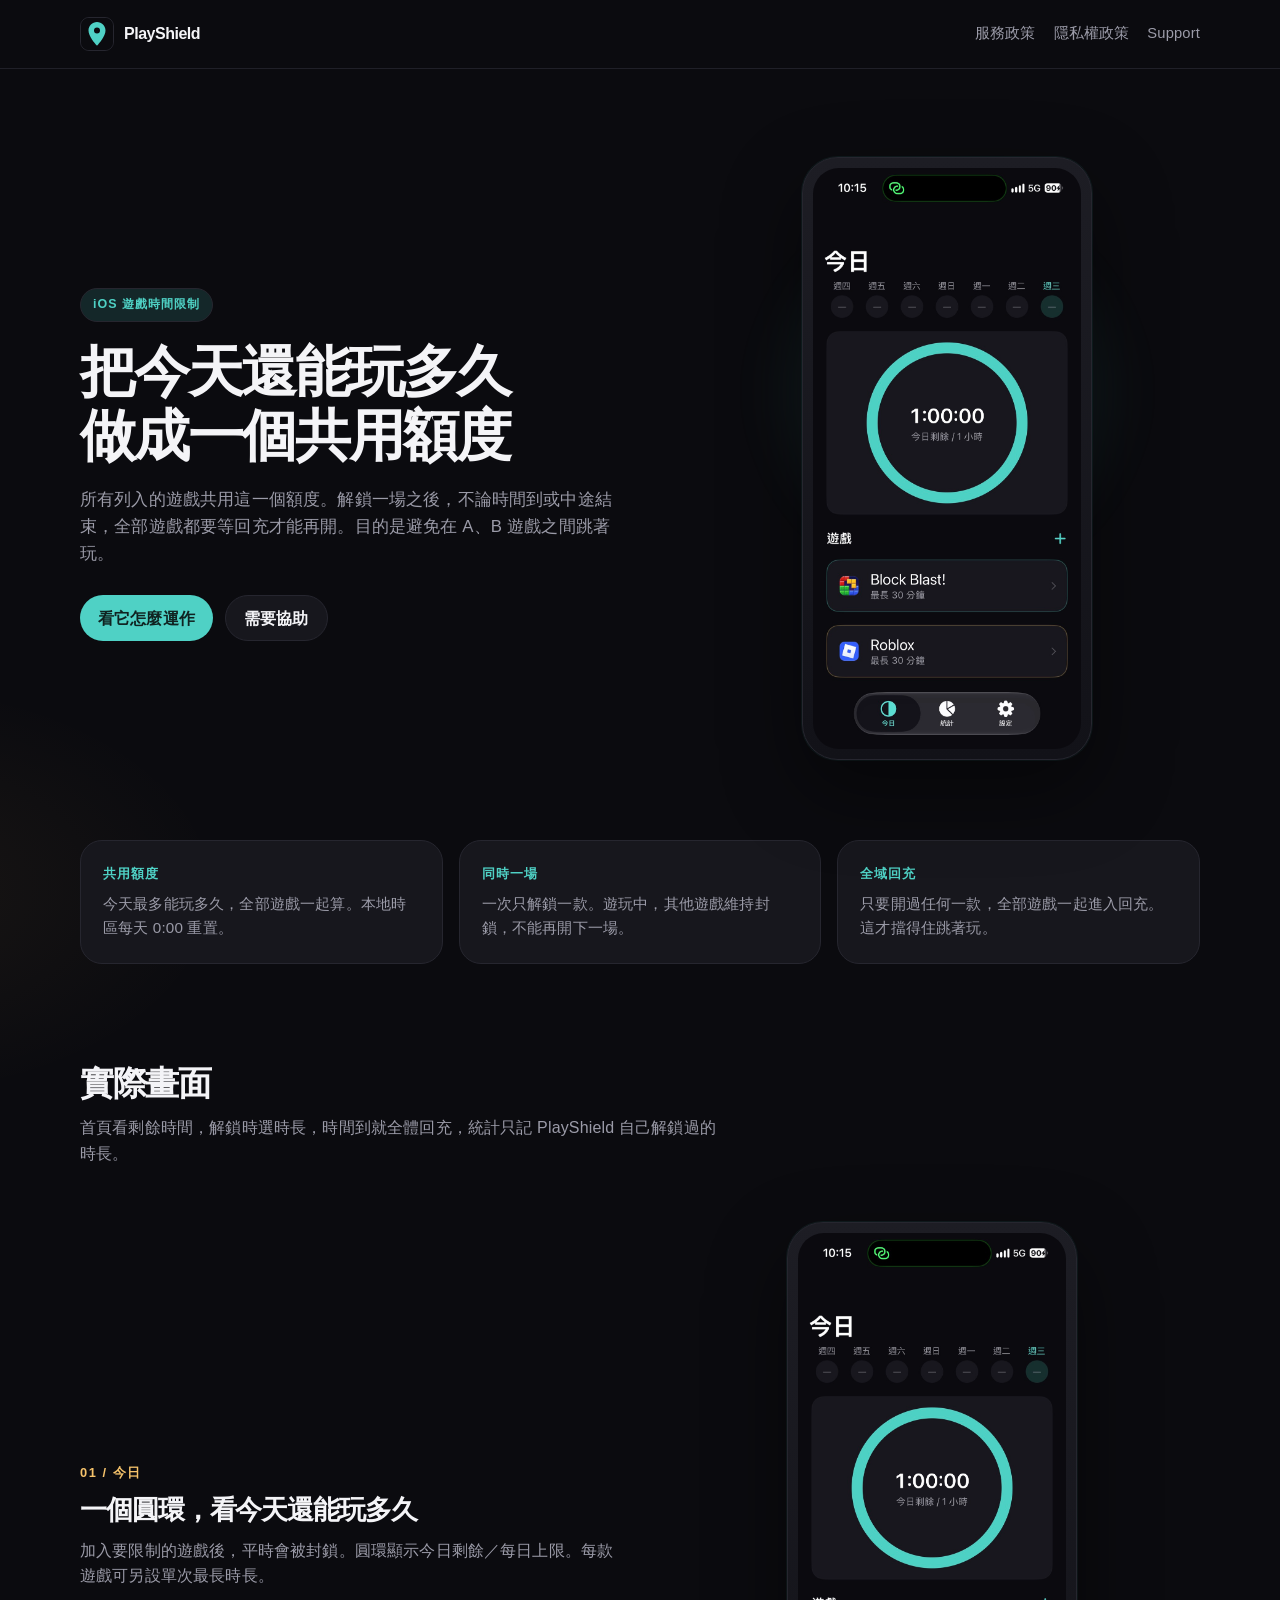
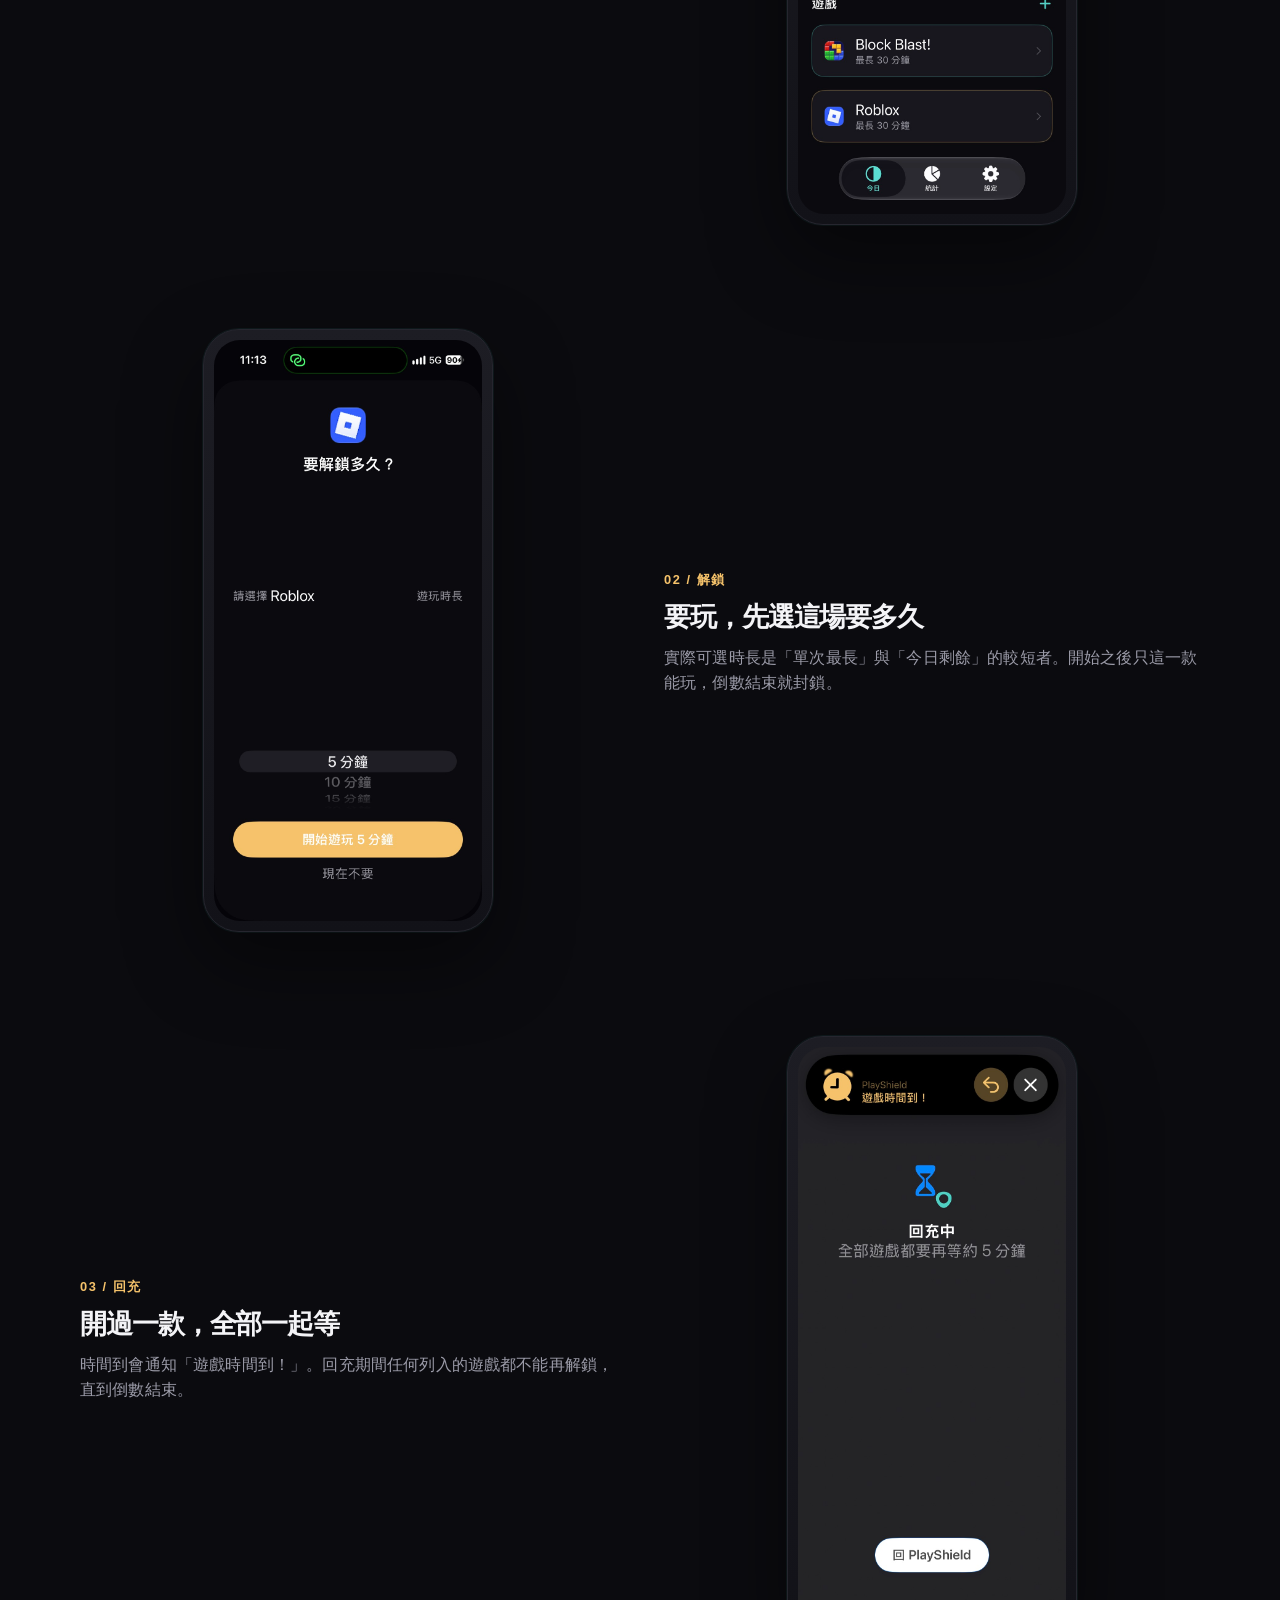
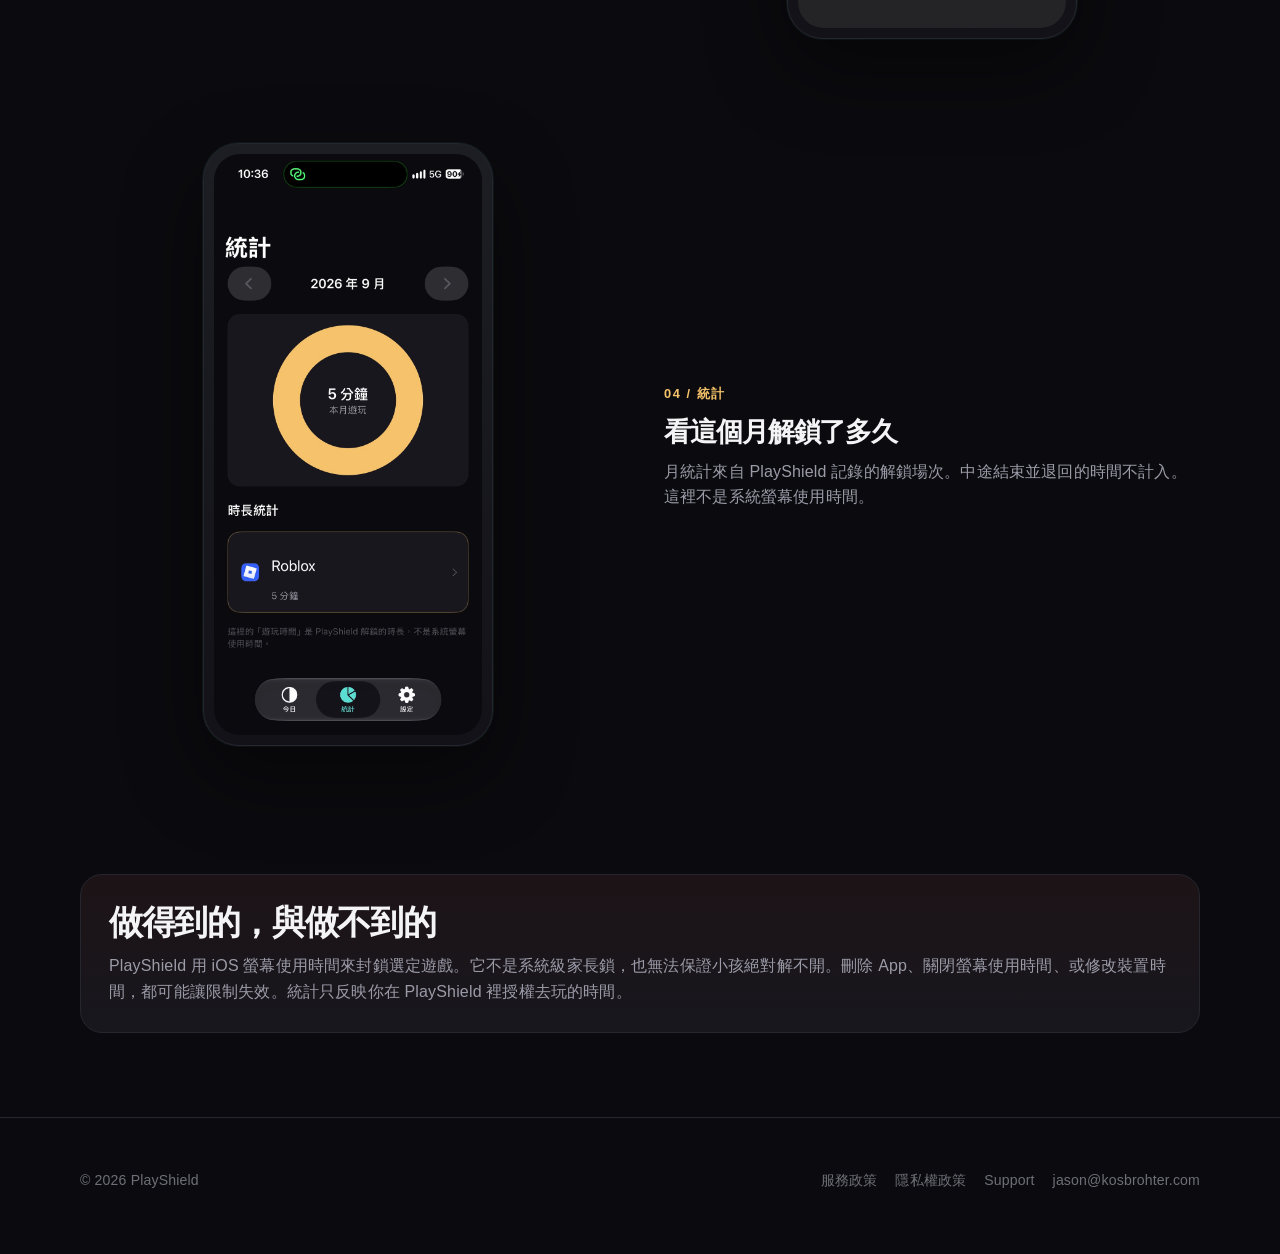
==== index.html @ ddca8377 "first commit" ====
<!DOCTYPE html>
<html lang="zh-Hant">
<head>
  <meta charset="utf-8">
  <meta name="viewport" content="width=device-width, initial-scale=1">
  <title>PlayShield — 把今天還能玩多久做成一個共用額度</title>
  <meta name="description" content="PlayShield 是 iOS 遊戲時間限制 App。所有遊戲共用今日額度，開過一款全部一起等回充，避免跳著玩。">
  <link rel="icon" href="favicon.svg" type="image/svg+xml">
  <link rel="apple-touch-icon" href="favicon.svg">
  <link rel="stylesheet" href="css/site.css">
</head>
<body>
  <header class="site-header">
    <div class="wrap">
      <a class="brand" href="index.html">
        <img src="favicon.svg" alt="">
        PlayShield
      </a>
      <nav class="nav" aria-label="主要">
        <a href="terms.html">服務政策</a>
        <a href="privacy.html">隱私權政策</a>
        <a href="support.html">Support</a>
      </nav>
    </div>
  </header>

  <main>
    <section class="wrap hero">
      <div>
        <p class="kicker">iOS 遊戲時間限制</p>
        <h1>把今天還能玩多久<br>做成一個共用額度</h1>
        <p class="lede">所有列入的遊戲共用這一個額度。解鎖一場之後，不論時間到或中途結束，全部遊戲都要等回充才能再開。目的是避免在 A、B 遊戲之間跳著玩。</p>
        <div class="cta-row">
          <a class="btn btn-primary" href="#how">看它怎麼運作</a>
          <a class="btn btn-ghost" href="support.html">需要協助</a>
        </div>
      </div>
      <div class="hero-phone">
        <figure class="phone">
          <img src="images/img_1.jpg" alt="PlayShield 今日頁：剩餘一小時額度，以及 Block Blast、Roblox 兩款已列入的遊戲">
        </figure>
      </div>
    </section>

    <section class="wrap rules" id="how">
      <article class="rule">
        <strong>共用額度</strong>
        <p>今天最多能玩多久，全部遊戲一起算。本地時區每天 0:00 重置。</p>
      </article>
      <article class="rule">
        <strong>同時一場</strong>
        <p>一次只解鎖一款。遊玩中，其他遊戲維持封鎖，不能再開下一場。</p>
      </article>
      <article class="rule">
        <strong>全域回充</strong>
        <p>只要開過任何一款，全部遊戲一起進入回充。這才擋得住跳著玩。</p>
      </article>
    </section>

    <section class="wrap section">
      <div class="section-head">
        <h2>實際畫面</h2>
        <p>首頁看剩餘時間，解鎖時選時長，時間到就全體回充，統計只記 PlayShield 自己解鎖過的時長。</p>
      </div>

      <article class="feature">
        <div class="feature-copy">
          <span class="step">01 / 今日</span>
          <h3>一個圓環，看今天還能玩多久</h3>
          <p>加入要限制的遊戲後，平時會被封鎖。圓環顯示今日剩餘／每日上限。每款遊戲可另設單次最長時長。</p>
        </div>
        <figure class="phone">
          <img src="images/img_1.jpg" alt="今日頁圓環與遊戲列表">
        </figure>
      </article>

      <article class="feature reverse">
        <div class="feature-copy">
          <span class="step">02 / 解鎖</span>
          <h3>要玩，先選這場要多久</h3>
          <p>實際可選時長是「單次最長」與「今日剩餘」的較短者。開始之後只這一款能玩，倒數結束就封鎖。</p>
        </div>
        <figure class="phone">
          <img src="images/img_3.jpg" alt="解鎖 Roblox 時選擇遊玩時長">
        </figure>
      </article>

      <article class="feature">
        <div class="feature-copy">
          <span class="step">03 / 回充</span>
          <h3>開過一款，全部一起等</h3>
          <p>時間到會通知「遊戲時間到！」。回充期間任何列入的遊戲都不能再解鎖，直到倒數結束。</p>
        </div>
        <figure class="phone">
          <img src="images/img_4.jpg" alt="遊戲被擋下時顯示回充中，全部遊戲都要再等">
        </figure>
      </article>

      <article class="feature reverse">
        <div class="feature-copy">
          <span class="step">04 / 統計</span>
          <h3>看這個月解鎖了多久</h3>
          <p>月統計來自 PlayShield 記錄的解鎖場次。中途結束並退回的時間不計入。這裡不是系統螢幕使用時間。</p>
        </div>
        <figure class="phone">
          <img src="images/img_2.jpg" alt="統計頁顯示本月遊玩五分鐘，Roblox 佔全部時長">
        </figure>
      </article>
    </section>

    <section class="wrap section">
      <div class="note">
        <h2>做得到的，與做不到的</h2>
        <p>PlayShield 用 iOS 螢幕使用時間來封鎖選定遊戲。它不是系統級家長鎖，也無法保證小孩絕對解不開。刪除 App、關閉螢幕使用時間、或修改裝置時間，都可能讓限制失效。統計只反映你在 PlayShield 裡授權去玩的時間。</p>
      </div>
    </section>
  </main>

  <footer class="site-footer">
    <div class="wrap">
      <span>© 2026 PlayShield</span>
      <nav aria-label="頁尾">
        <a href="terms.html">服務政策</a>
        <a href="privacy.html">隱私權政策</a>
        <a href="support.html">Support</a>
        <a href="mailto:jason@kosbrohter.com">jason@kosbrohter.com</a>
      </nav>
    </div>
  </footer>
</body>
</html>
---- css/site.css ----
:root {
  --bg: #0b0b0f;
  --bg-elevated: #111118;
  --card: #17171d;
  --border: #26262f;
  --teal: #4fd1c5;
  --teal-dim: rgba(79, 209, 197, 0.14);
  --amber: #f6c36b;
  --coral: #f2726f;
  --text: #f4f4f7;
  --muted: #9b9ba8;
  --faint: #6e6e78;
  --shadow: 0 30px 80px rgba(0, 0, 0, 0.45);
  --radius: 22px;
  --max: 1120px;
}

*,
*::before,
*::after {
  box-sizing: border-box;
}

html {
  scroll-behavior: smooth;
  scroll-padding-top: 80px;
}

body {
  margin: 0;
  overflow-x: hidden;
  color: var(--text);
  background:
    radial-gradient(900px 480px at 80% -10%, rgba(79, 209, 197, 0.12), transparent 55%),
    radial-gradient(700px 420px at -10% 20%, rgba(246, 195, 107, 0.06), transparent 50%),
    var(--bg);
  font-family: "SF Pro Display", "SF Pro Text", "PingFang TC", "Noto Sans TC", "Hiragino Kaku Gothic ProN", sans-serif;
  line-height: 1.6;
  letter-spacing: 0.01em;
  overflow-wrap: break-word;
}

img {
  max-width: 100%;
  display: block;
}

a {
  color: inherit;
  text-decoration: none;
}

.wrap {
  width: min(var(--max), calc(100% - 32px));
  margin-inline: auto;
}

.site-header {
  position: sticky;
  top: 0;
  z-index: 20;
  background: #0b0b0f;
  border-bottom: 1px solid rgba(38, 38, 47, 0.8);
}

.site-header .wrap,
.site-footer .wrap {
  display: flex;
  align-items: center;
  justify-content: space-between;
  gap: 24px;
  min-height: 68px;
}

.brand {
  display: flex;
  align-items: center;
  gap: 10px;
  font-weight: 700;
  letter-spacing: -0.03em;
}

.brand img {
  width: 34px;
  height: 34px;
  border-radius: 9px;
  border: 1px solid var(--border);
}

.nav {
  display: flex;
  flex-wrap: wrap;
  gap: 8px 18px;
  color: var(--muted);
  font-size: 0.92rem;
}

.nav a:hover,
.nav a[aria-current="page"] {
  color: var(--text);
}

.hero {
  display: grid;
  grid-template-columns: minmax(0, 1.05fr) minmax(0, 0.95fr);
  gap: 56px;
  align-items: center;
  padding: 72px 0 40px;
}

.kicker {
  display: inline-flex;
  align-items: center;
  gap: 8px;
  margin-bottom: 18px;
  padding: 6px 12px;
  border: 1px solid var(--border);
  border-radius: 999px;
  background: var(--teal-dim);
  color: var(--teal);
  font-size: 0.78rem;
  font-weight: 600;
  letter-spacing: 0.08em;
}

h1,
h2,
h3 {
  margin: 0;
  letter-spacing: -0.04em;
  line-height: 1.15;
}

h1 {
  font-size: clamp(2.2rem, 5vw, 3.5rem);
  font-weight: 700;
}

h2 {
  font-size: clamp(1.6rem, 3vw, 2.15rem);
}

.lede {
  max-width: 38rem;
  margin: 18px 0 28px;
  color: var(--muted);
  font-size: 1.05rem;
}

.cta-row {
  display: flex;
  flex-wrap: wrap;
  gap: 12px;
}

.btn {
  display: inline-flex;
  align-items: center;
  justify-content: center;
  min-height: 46px;
  padding: 0 18px;
  border-radius: 999px;
  font-weight: 650;
}

.btn-primary {
  background: var(--teal);
  color: #102321;
}

.btn-ghost {
  border: 1px solid var(--border);
  background: var(--card);
  color: var(--text);
}

.btn:hover {
  transform: translateY(-1px);
}

.phone {
  width: min(100%, 290px);
  margin-inline: auto;
  padding: 10px;
  border-radius: 36px;
  background: linear-gradient(180deg, #1d1d24, #121218);
  border: 1px solid var(--border);
  box-shadow: var(--shadow), 0 0 0 1px rgba(79, 209, 197, 0.08);
}

.phone img {
  width: 100%;
  border-radius: 26px;
}

.hero-phone {
  position: relative;
}

.hero-phone::before {
  content: "";
  position: absolute;
  inset: 12% 8% auto;
  height: 55%;
  background: radial-gradient(circle, rgba(79, 209, 197, 0.22), transparent 70%);
  filter: blur(18px);
  z-index: -1;
}

.rules {
  display: grid;
  grid-template-columns: repeat(3, minmax(0, 1fr));
  gap: 16px;
  padding: 24px 0 72px;
}

.rule {
  padding: 22px;
  border: 1px solid var(--border);
  border-radius: var(--radius);
  background: var(--card);
}

.rule strong {
  display: block;
  margin-bottom: 8px;
  color: var(--teal);
  font-size: 0.82rem;
  letter-spacing: 0.08em;
}

.rule p {
  margin: 0;
  color: var(--muted);
  font-size: 0.95rem;
}

.section {
  padding: 28px 0 84px;
}

.section-head {
  max-width: 40rem;
  margin-bottom: 40px;
}

.section-head p {
  margin: 12px 0 0;
  color: var(--muted);
}

.feature {
  display: grid;
  grid-template-columns: minmax(0, 1fr) minmax(0, 1fr);
  gap: 48px;
  align-items: center;
  margin-bottom: 72px;
}

.feature:last-child {
  margin-bottom: 0;
}

.feature.reverse .feature-copy {
  order: 2;
}

.feature.reverse .phone {
  order: 1;
}

.feature h3 {
  margin: 10px 0 12px;
  font-size: 1.7rem;
}

.feature p {
  margin: 0;
  color: var(--muted);
}

.step {
  display: inline-block;
  color: var(--amber);
  font-size: 0.8rem;
  font-weight: 700;
  letter-spacing: 0.12em;
}

.note {
  padding: 28px;
  border: 1px solid var(--border);
  border-radius: var(--radius);
  background: linear-gradient(180deg, rgba(242, 114, 111, 0.08), var(--card));
}

.note h2 {
  margin-bottom: 10px;
}

.note p {
  margin: 0;
  color: var(--muted);
}

.site-footer {
  border-top: 1px solid var(--border);
  padding: 28px 0 40px;
  color: var(--faint);
  font-size: 0.88rem;
}

.site-footer nav {
  display: flex;
  flex-wrap: wrap;
  gap: 14px 18px;
}

.legal {
  padding: 56px 0 88px;
}

.legal-card {
  max-width: 760px;
  margin: 0 auto;
  padding: 36px 8px;
}

.legal-card header {
  margin-bottom: 36px;
}

.legal-card .meta {
  margin-top: 10px;
  color: var(--faint);
  font-size: 0.9rem;
}

.legal-card h2 {
  margin: 32px 0 10px;
  font-size: 1.15rem;
}

.legal-card p,
.legal-card li {
  color: var(--muted);
}

.legal-card ul {
  padding-left: 1.2rem;
}

.legal-card a {
  color: var(--teal);
  text-decoration: underline;
  text-underline-offset: 3px;
}

.support-panel {
  display: grid;
  gap: 18px;
  margin-top: 28px;
}

.support-card {
  padding: 24px;
  border: 1px solid var(--border);
  border-radius: var(--radius);
  background: var(--card);
}

.support-card h2 {
  margin-bottom: 8px;
  font-size: 1.2rem;
}

.support-card p {
  margin: 0 0 16px;
  color: var(--muted);
}

.mail {
  font-size: 1.15rem;
  color: var(--teal);
  font-weight: 650;
}

@media (max-width: 960px) {
  .hero,
  .feature,
  .feature.reverse,
  .rules {
    grid-template-columns: 1fr;
  }

  .feature.reverse .feature-copy,
  .feature.reverse .phone {
    order: initial;
  }

  .hero {
    padding-top: 36px;
    gap: 32px;
  }

  .feature {
    gap: 20px;
    margin-bottom: 56px;
  }

  .site-header .wrap,
  .site-footer .wrap {
    gap: 12px;
    min-height: 60px;
  }

  h1 {
    font-size: 2rem;
  }
}
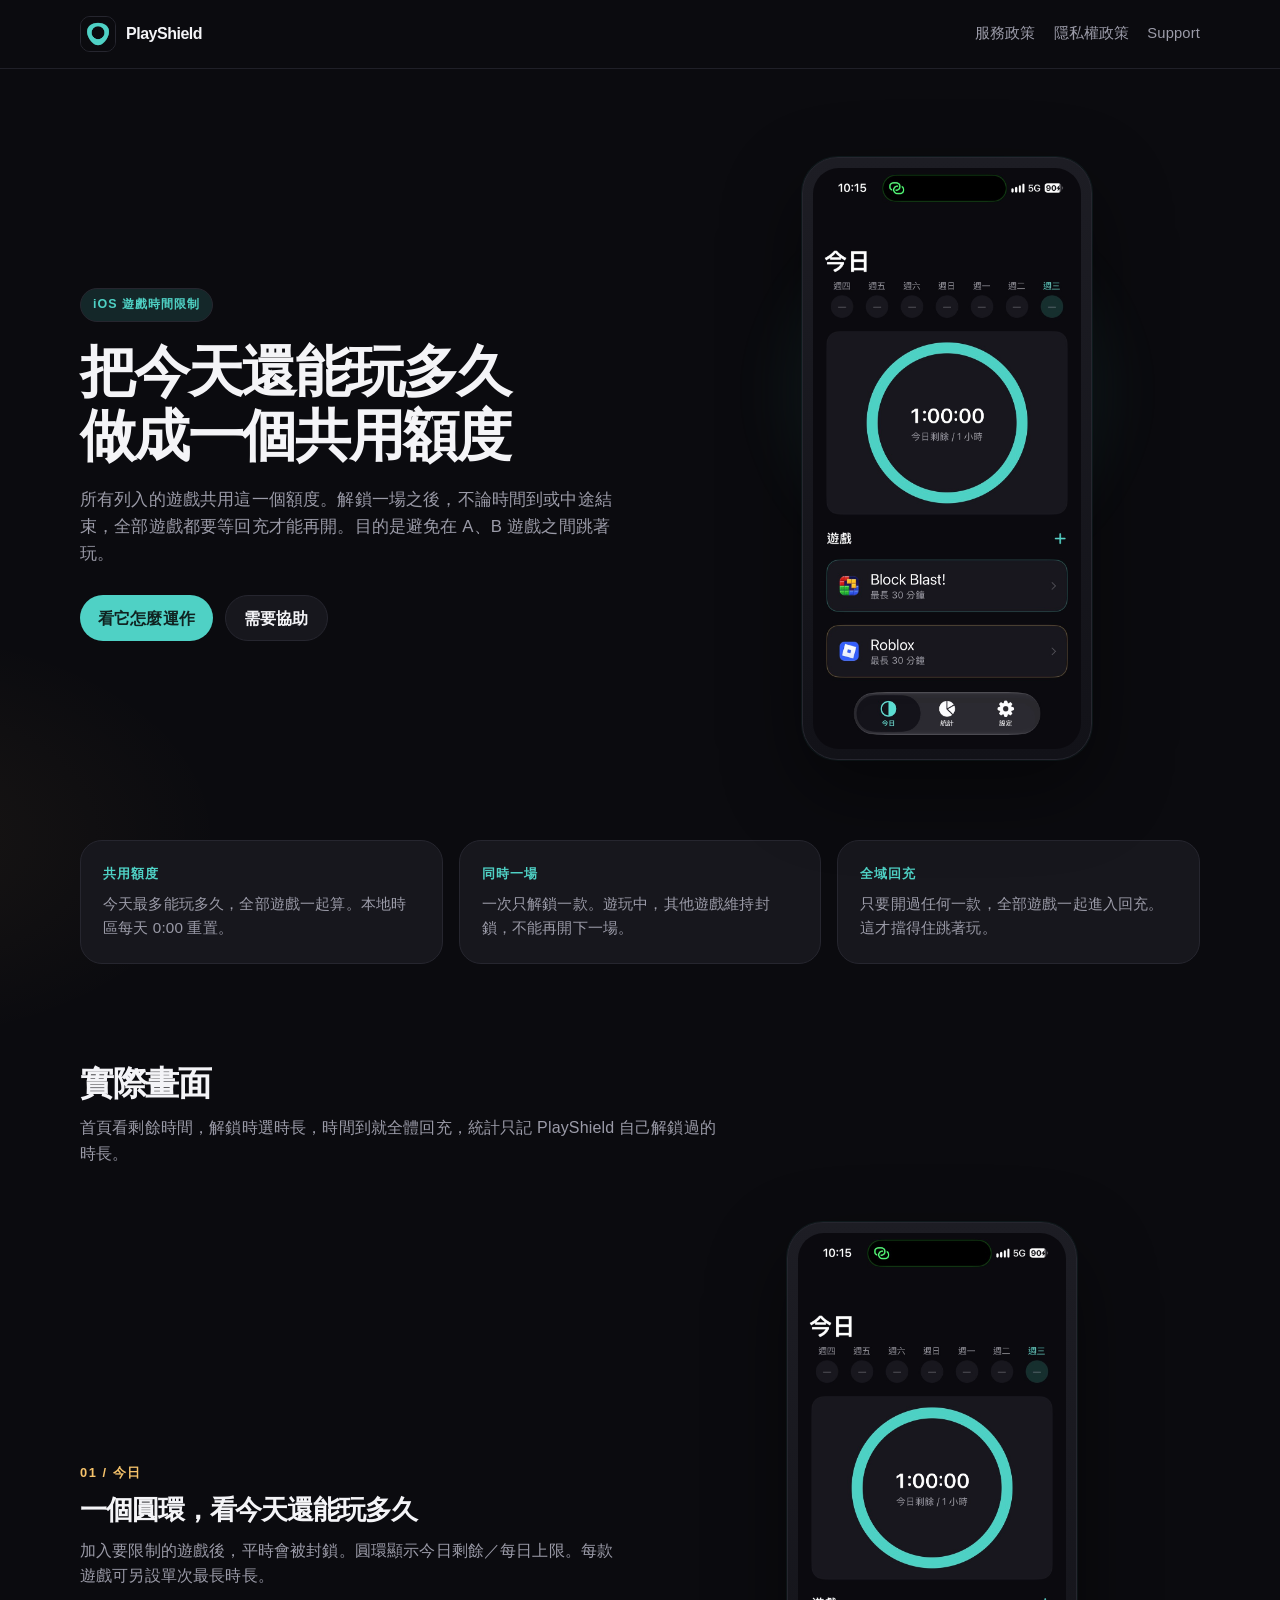
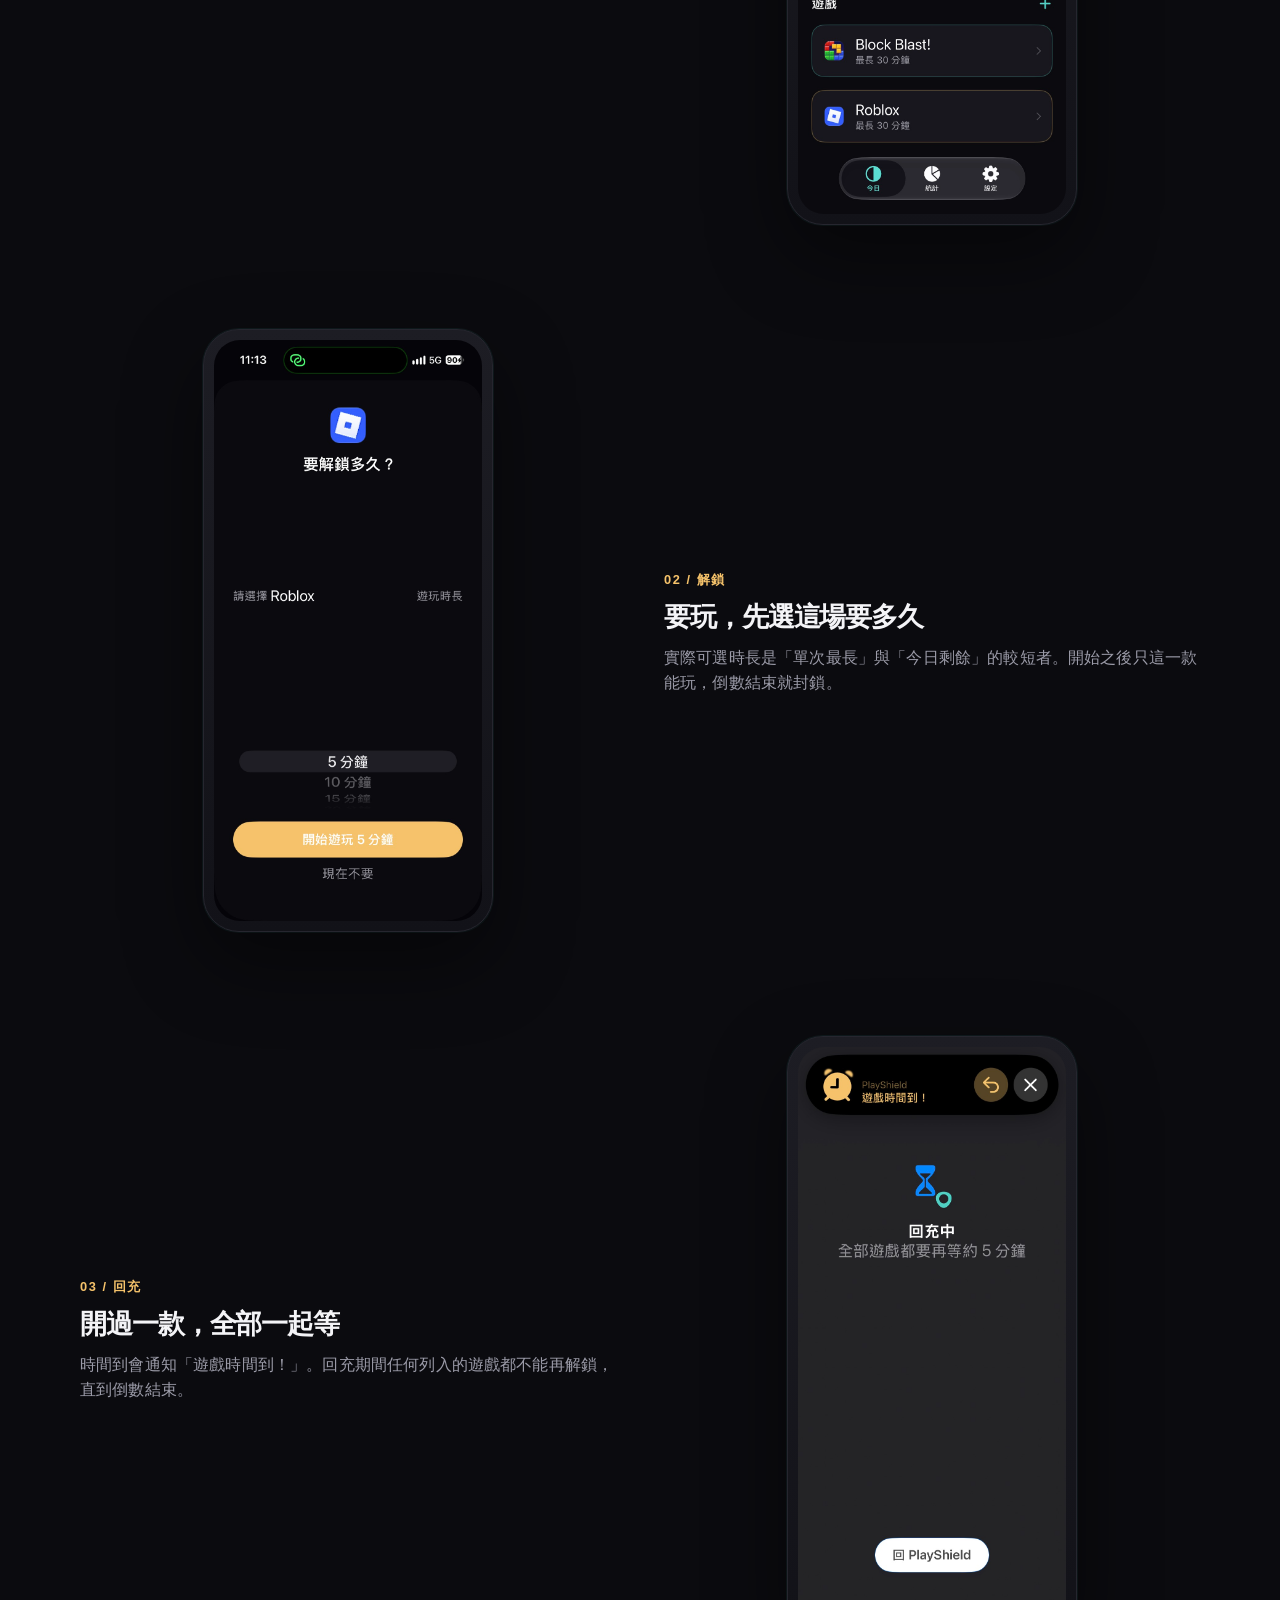
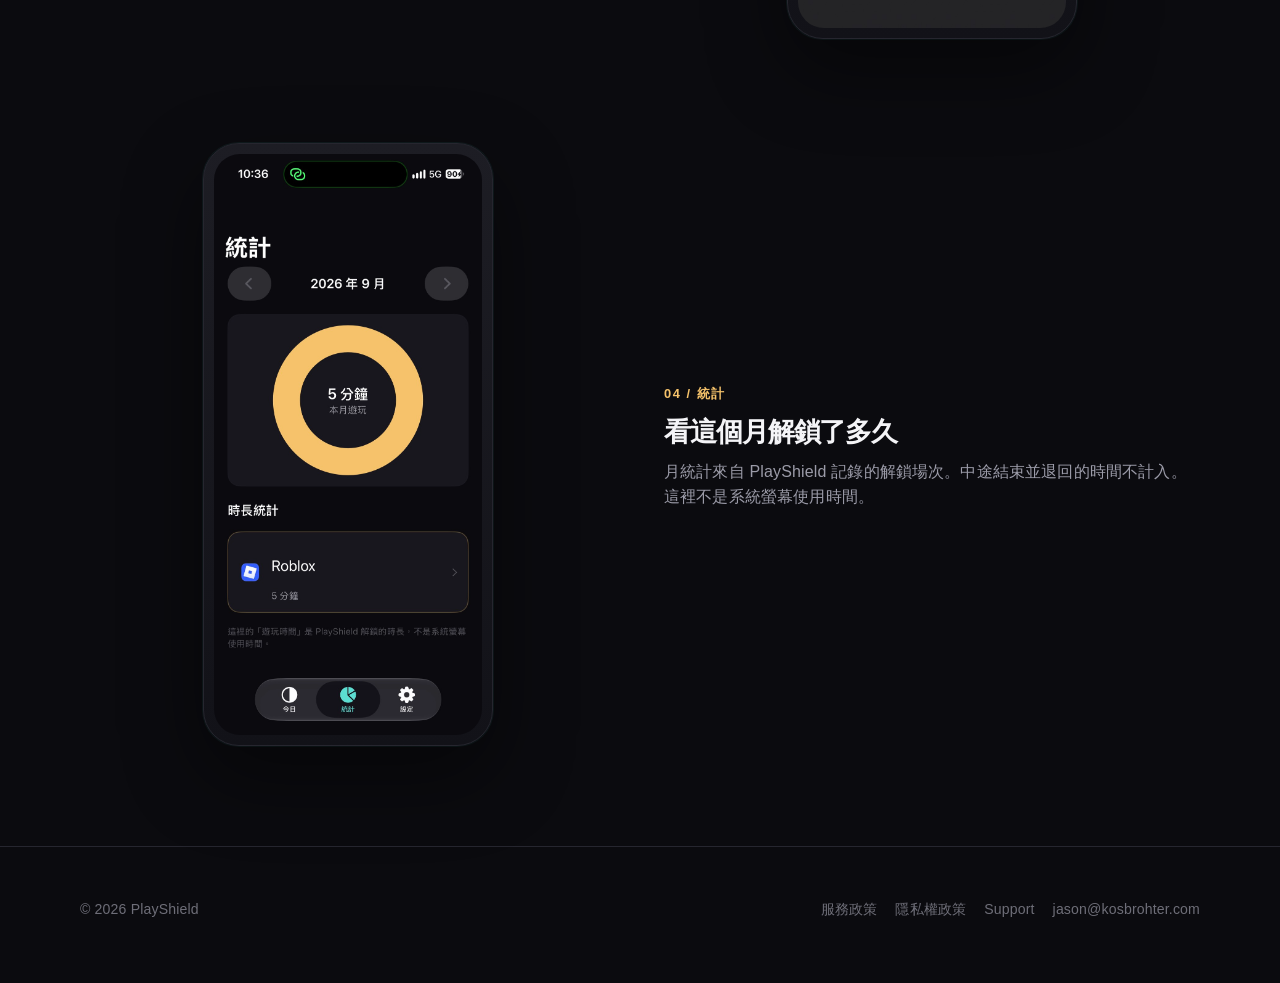
==== commit ab20735e: "Use the App Icon for branding and drop the limitations note. Co-authored-by: Cursor <cursoragent@cur" ====
--- a/index.html
+++ b/index.html
@@ -5,15 +5,15 @@
   <meta name="viewport" content="width=device-width, initial-scale=1">
   <title>PlayShield — 把今天還能玩多久做成一個共用額度</title>
   <meta name="description" content="PlayShield 是 iOS 遊戲時間限制 App。所有遊戲共用今日額度，開過一款全部一起等回充，避免跳著玩。">
-  <link rel="icon" href="favicon.svg" type="image/svg+xml">
-  <link rel="apple-touch-icon" href="favicon.svg">
+  <link rel="icon" href="favicon.png" type="image/png" sizes="64x64">
+  <link rel="apple-touch-icon" href="apple-touch-icon.png">
   <link rel="stylesheet" href="css/site.css">
 </head>
 <body>
   <header class="site-header">
     <div class="wrap">
       <a class="brand" href="index.html">
-        <img src="favicon.svg" alt="">
+        <img src="AppIcon.png" alt="">
         PlayShield
       </a>
       <nav class="nav" aria-label="主要">
@@ -107,13 +107,6 @@
         </figure>
       </article>
     </section>
-
-    <section class="wrap section">
-      <div class="note">
-        <h2>做得到的，與做不到的</h2>
-        <p>PlayShield 用 iOS 螢幕使用時間來封鎖選定遊戲。它不是系統級家長鎖，也無法保證小孩絕對解不開。刪除 App、關閉螢幕使用時間、或修改裝置時間，都可能讓限制失效。統計只反映你在 PlayShield 裡授權去玩的時間。</p>
-      </div>
-    </section>
   </main>
 
   <footer class="site-footer">
--- a/css/site.css
+++ b/css/site.css
@@ -81,9 +81,10 @@
 }
 
 .brand img {
-  width: 34px;
-  height: 34px;
-  border-radius: 9px;
+  width: 36px;
+  height: 36px;
+  object-fit: cover;
+  border-radius: 10px;
   border: 1px solid var(--border);
 }
 
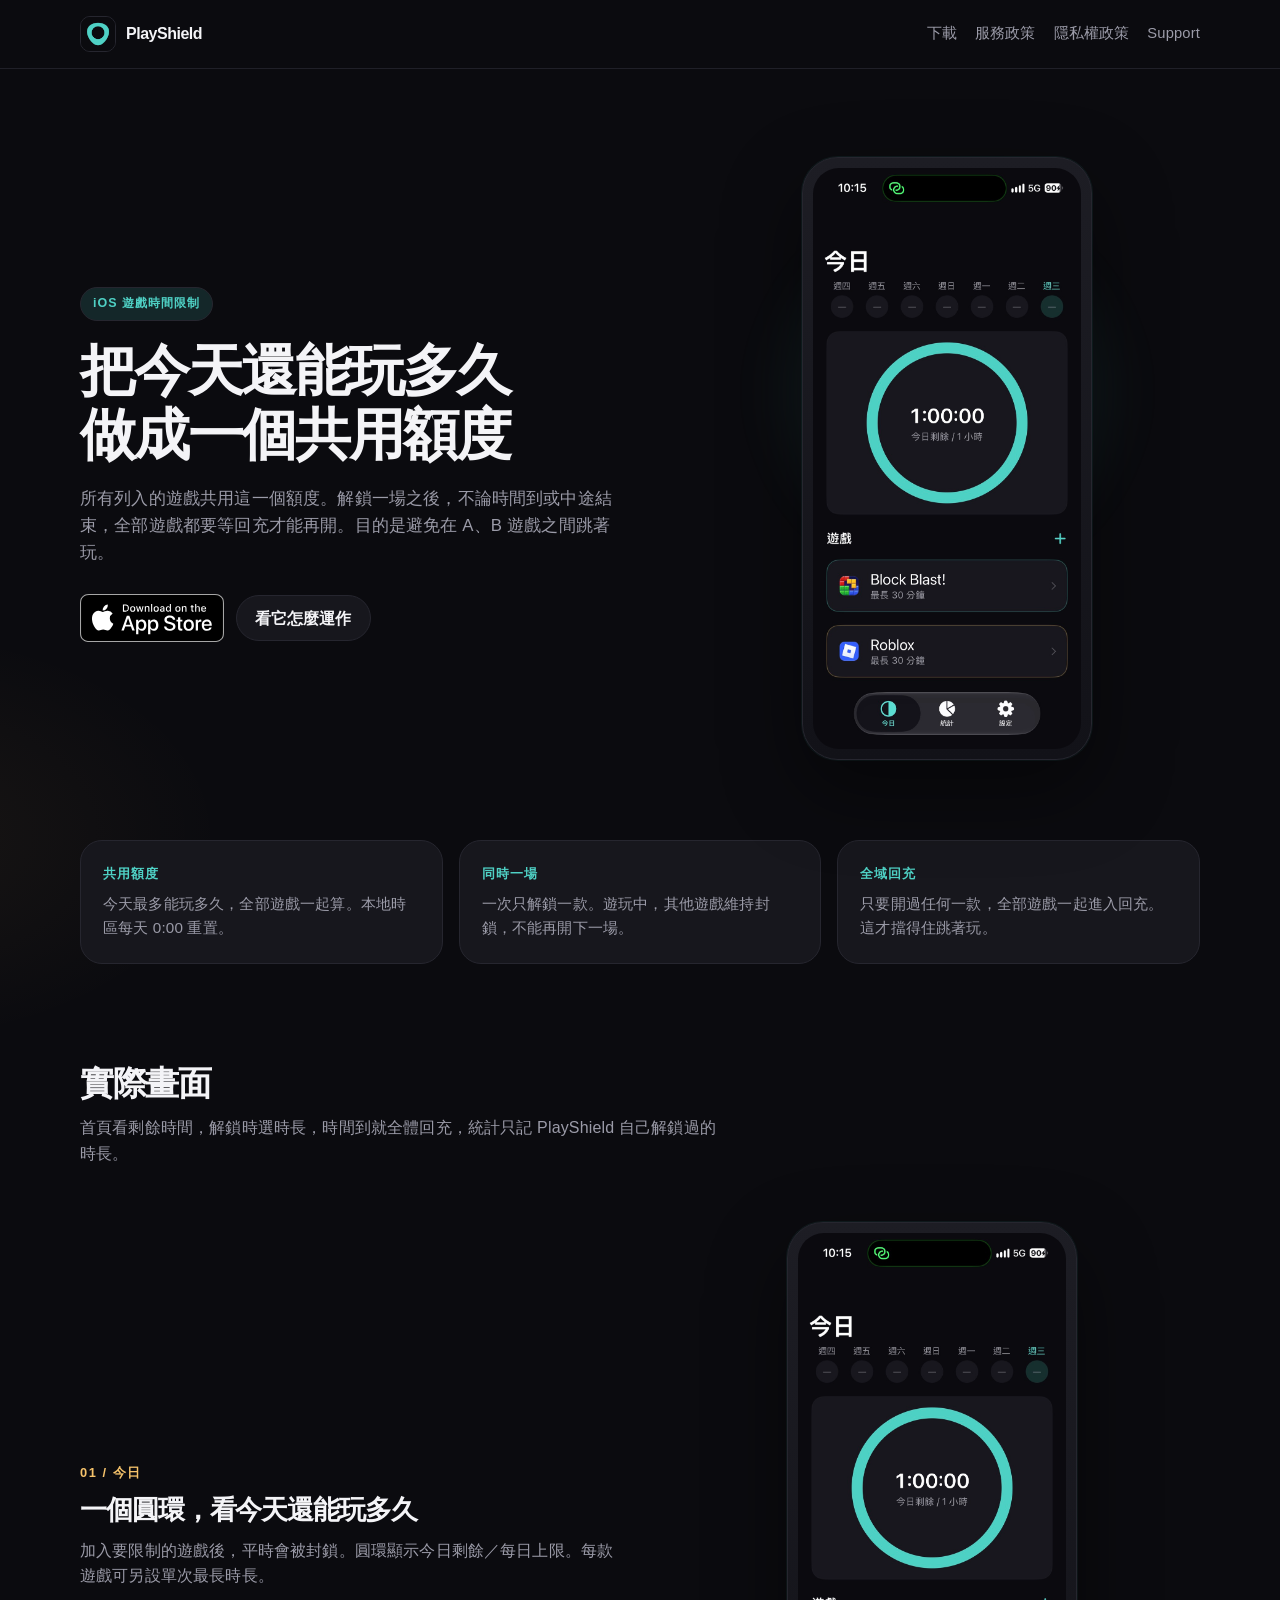
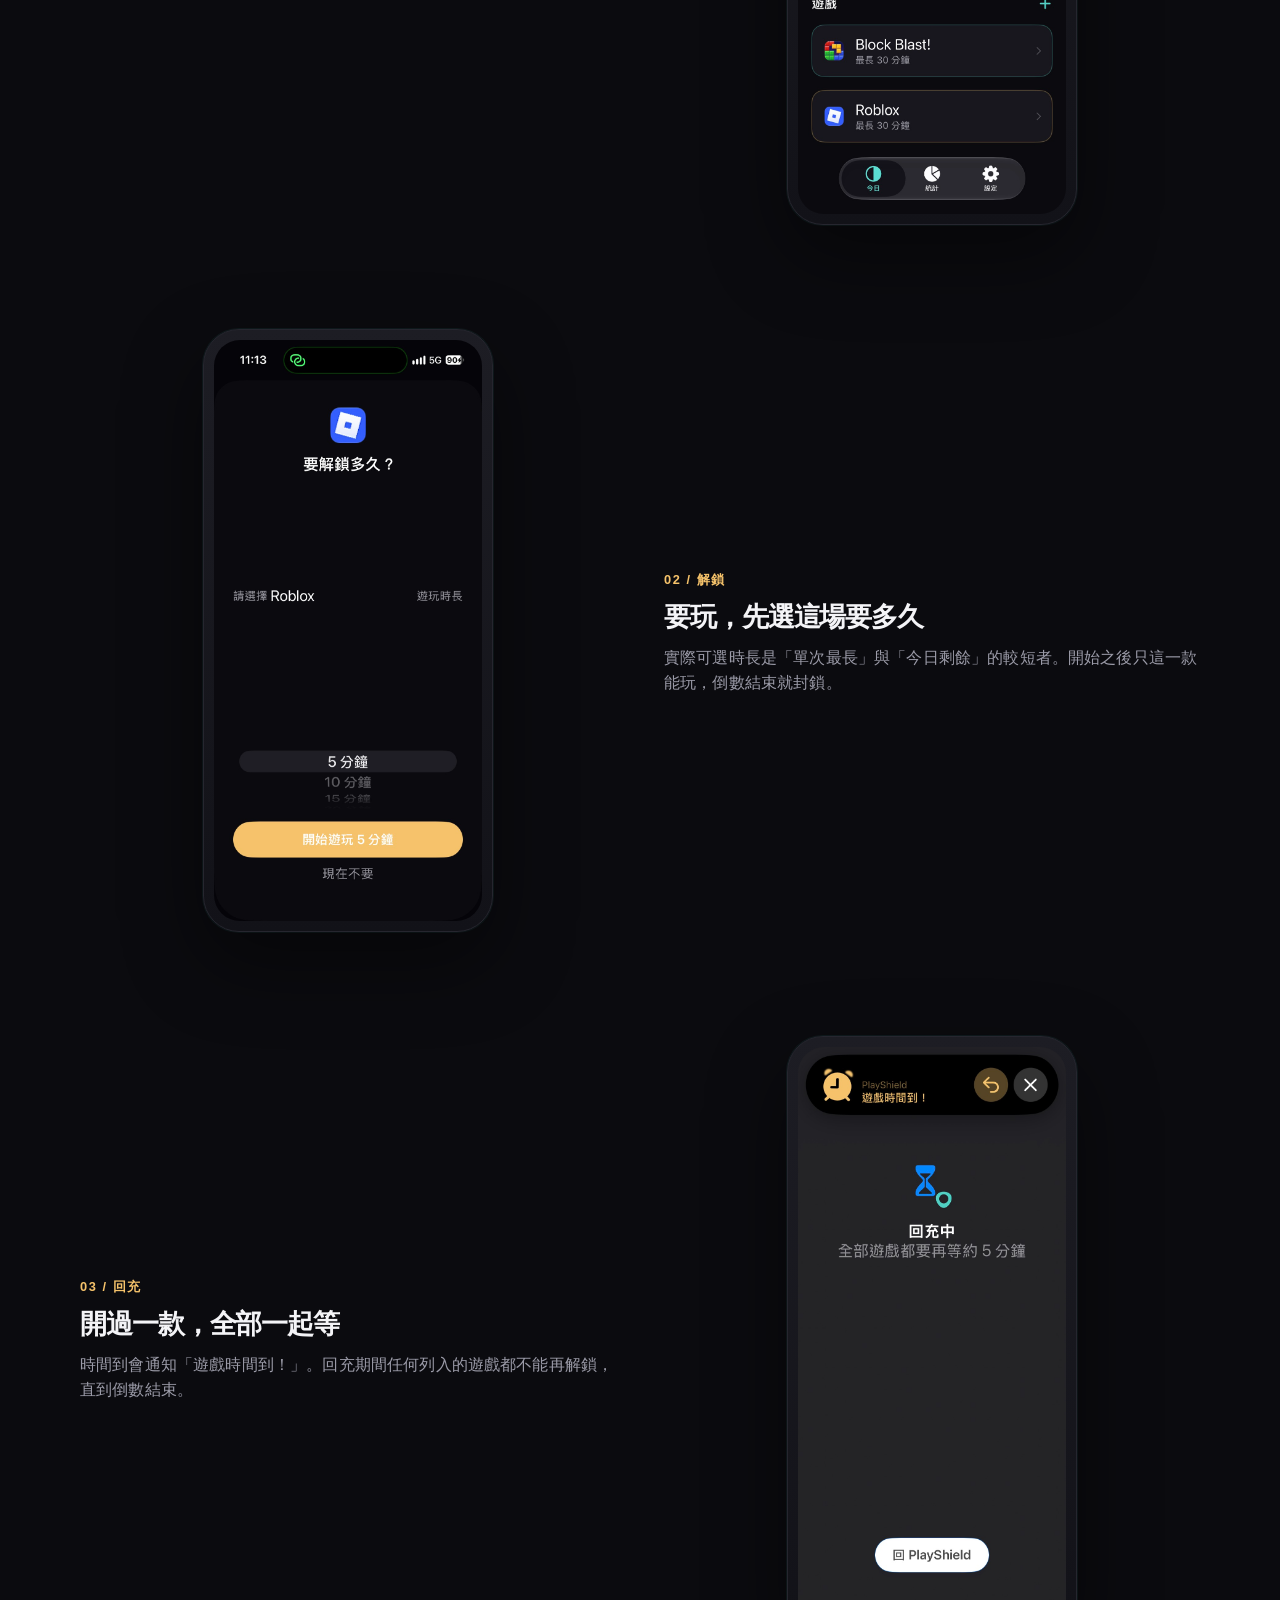
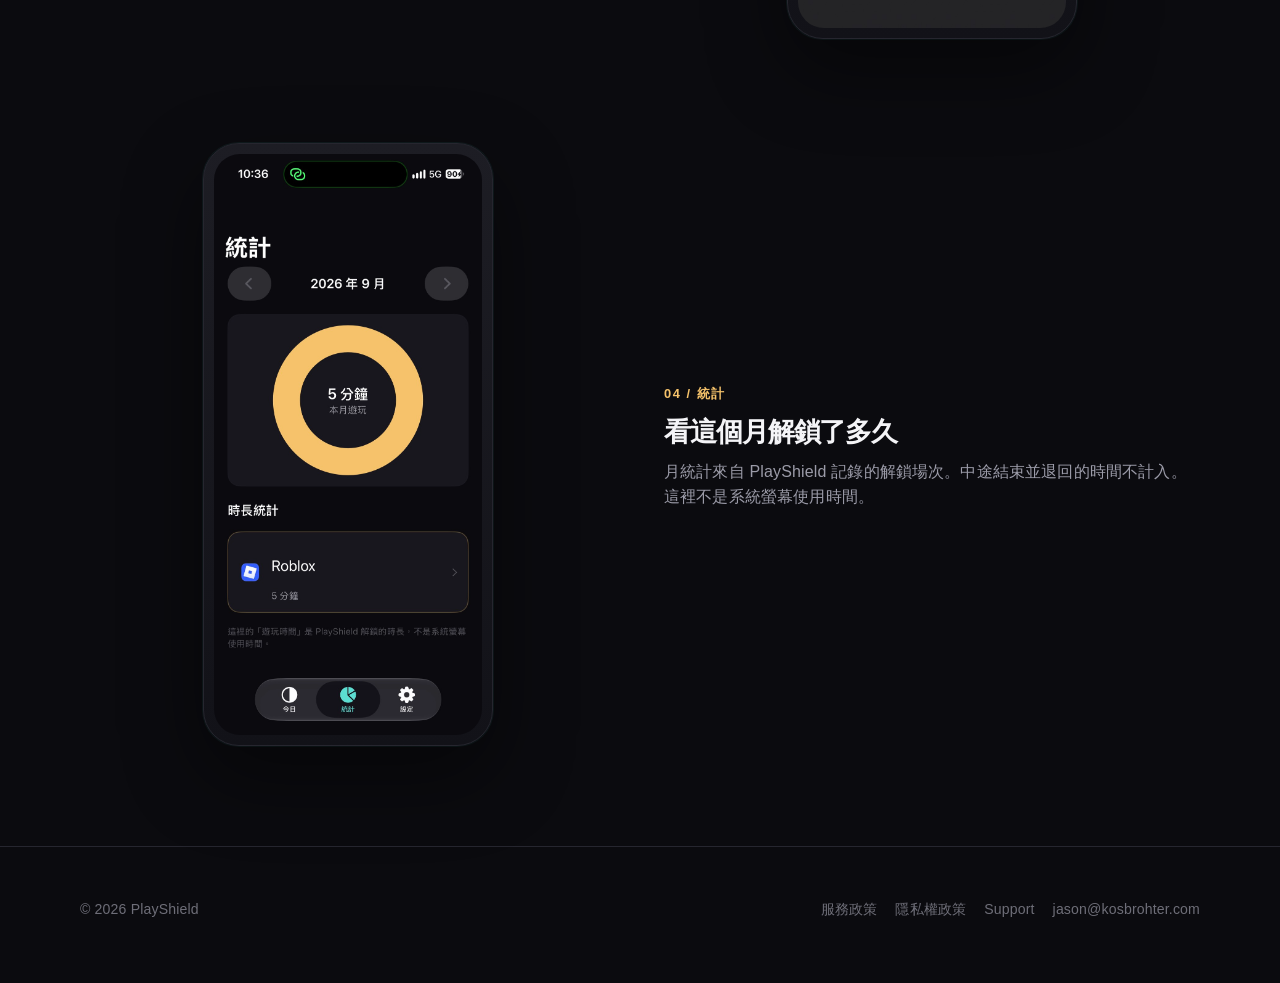
==== commit aeaf0593: "Add App Store download button on the homepage. Co-authored-by: Cursor <cursoragent@cursor.com>" ====
--- a/index.html
+++ b/index.html
@@ -17,6 +17,7 @@
         PlayShield
       </a>
       <nav class="nav" aria-label="主要">
+        <a href="https://apps.apple.com/tw/app/playshield-%E8%87%AA%E5%8B%95%E7%AE%A1%E7%90%86%E9%81%8A%E6%88%B2%E6%99%82%E9%96%93/id6812656882">下載</a>
         <a href="terms.html">服務政策</a>
         <a href="privacy.html">隱私權政策</a>
         <a href="support.html">Support</a>
@@ -31,8 +32,10 @@
         <h1>把今天還能玩多久<br>做成一個共用額度</h1>
         <p class="lede">所有列入的遊戲共用這一個額度。解鎖一場之後，不論時間到或中途結束，全部遊戲都要等回充才能再開。目的是避免在 A、B 遊戲之間跳著玩。</p>
         <div class="cta-row">
-          <a class="btn btn-primary" href="#how">看它怎麼運作</a>
-          <a class="btn btn-ghost" href="support.html">需要協助</a>
+          <a class="app-store" href="https://apps.apple.com/tw/app/playshield-%E8%87%AA%E5%8B%95%E7%AE%A1%E7%90%86%E9%81%8A%E6%88%B2%E6%99%82%E9%96%93/id6812656882">
+            <img src="images/app-store-badge.svg" width="144" height="48" alt="在 App Store 下載 PlayShield">
+          </a>
+          <a class="btn btn-ghost" href="#how">看它怎麼運作</a>
         </div>
       </div>
       <div class="hero-phone">
--- a/css/site.css
+++ b/css/site.css
@@ -151,7 +151,22 @@
 .cta-row {
   display: flex;
   flex-wrap: wrap;
+  align-items: center;
   gap: 12px;
+}
+
+.app-store {
+  display: inline-flex;
+  line-height: 0;
+}
+
+.app-store img {
+  height: 48px;
+  width: auto;
+}
+
+.app-store:hover {
+  opacity: 0.88;
 }
 
 .btn {
